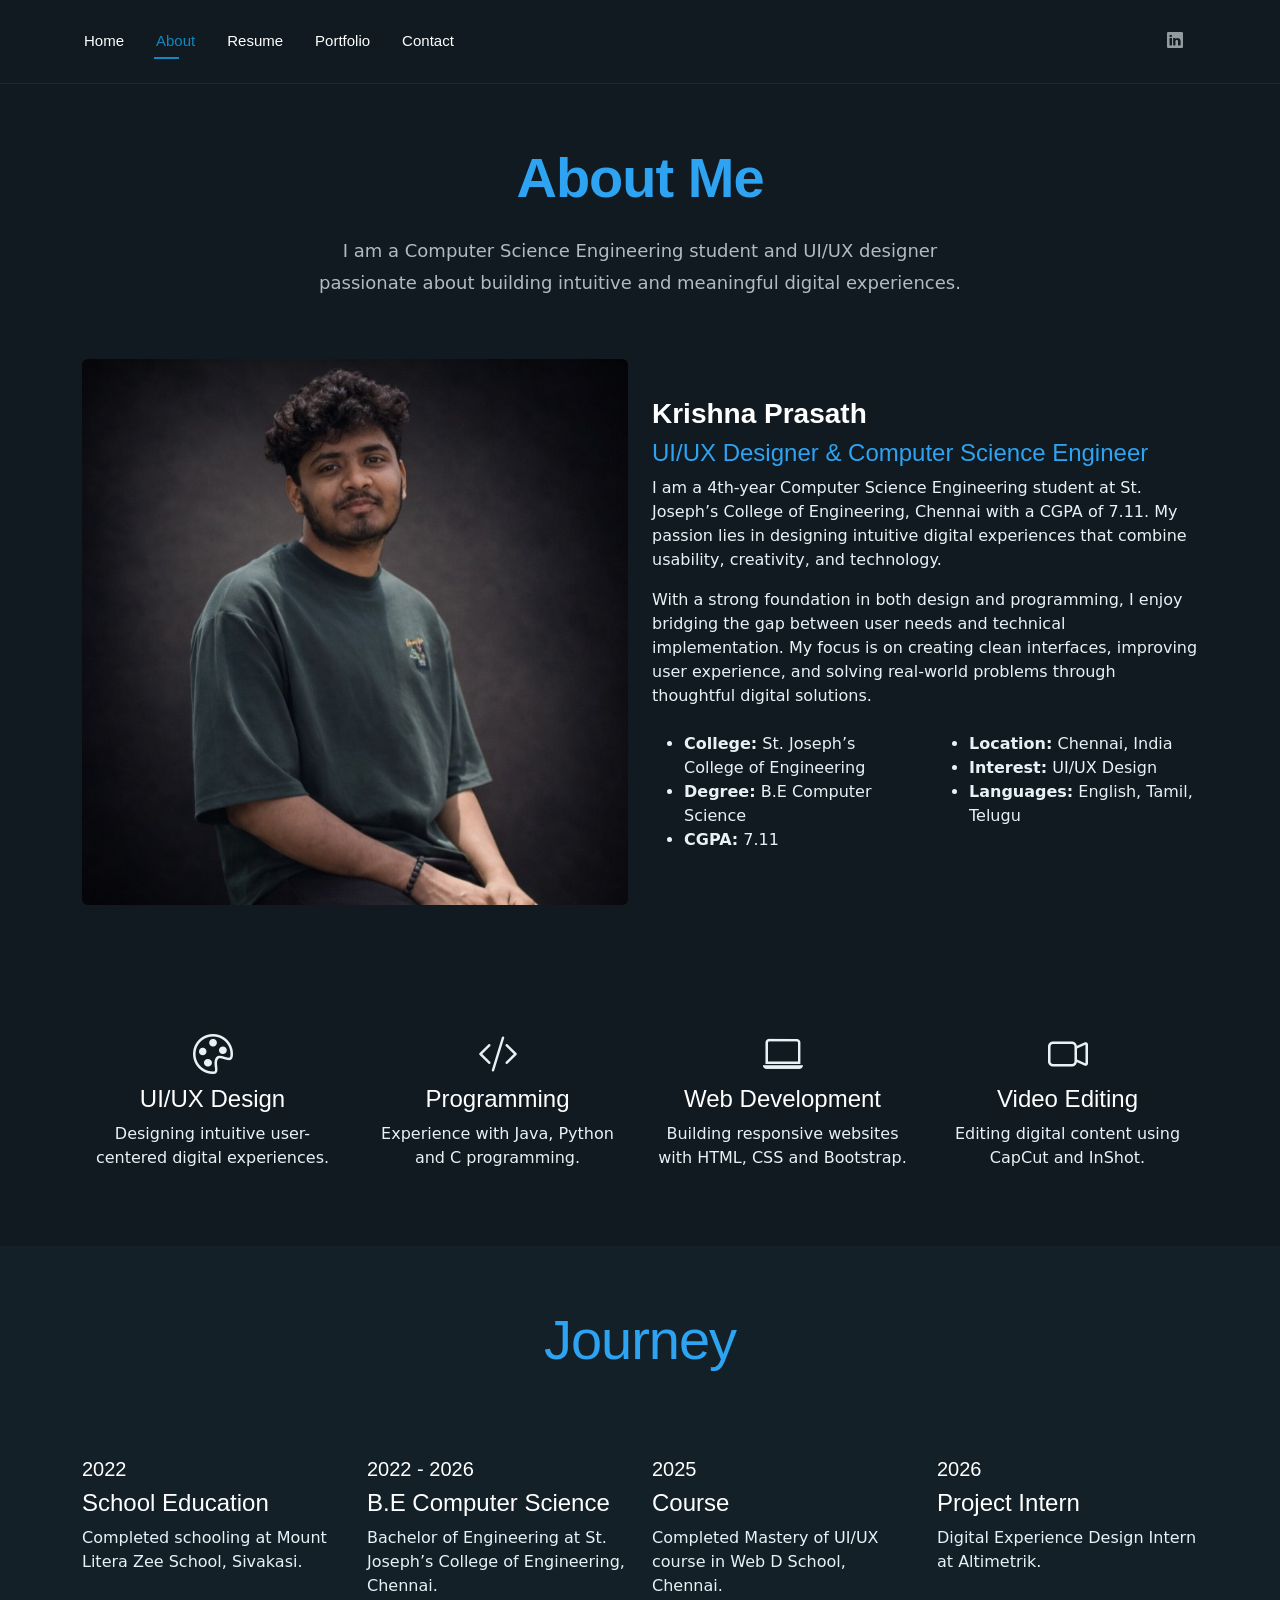
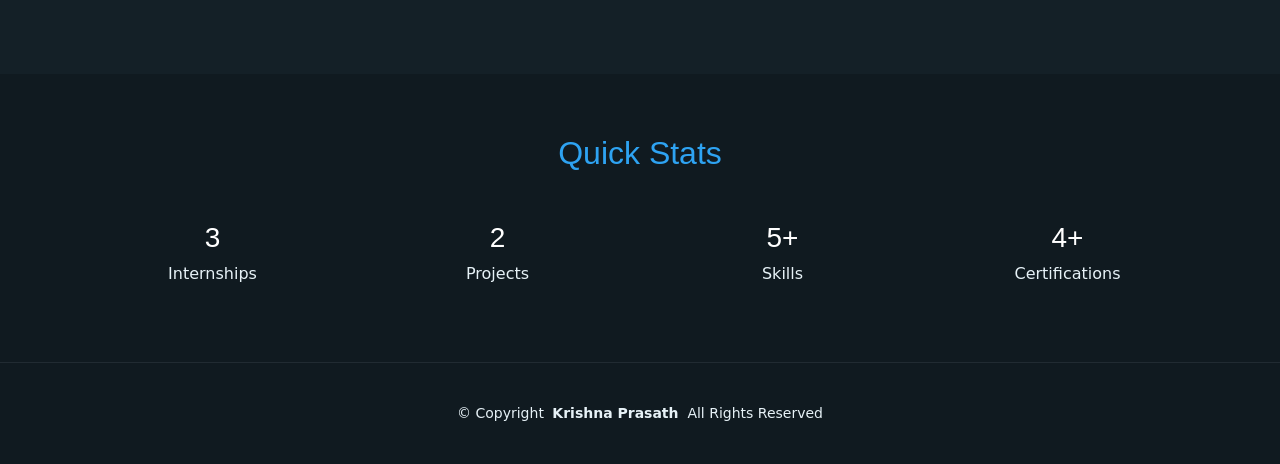
==== about.html @ 1b945bd7 "Add files via upload" ====
<!DOCTYPE html>
<html lang="en">

<head>
<meta charset="utf-8">
<meta content="width=device-width, initial-scale=1.0" name="viewport">

<title>About - Krishna Prasath</title>

<meta name="description" content="About Krishna Prasath UI UX Designer Portfolio">
<meta name="keywords" content="UI UX Designer, Portfolio, Krishna Prasath">

<link href="assets/img/favicon.png" rel="icon">
<link href="assets/img/apple-touch-icon.png" rel="apple-touch-icon">

<link href="https://fonts.googleapis.com" rel="preconnect">
<link href="https://fonts.gstatic.com" rel="preconnect" crossorigin>

<link href="assets/vendor/bootstrap/css/bootstrap.min.css" rel="stylesheet">
<link href="assets/vendor/bootstrap-icons/bootstrap-icons.css" rel="stylesheet">
<link href="assets/vendor/aos/aos.css" rel="stylesheet">
<link href="assets/vendor/swiper/swiper-bundle.min.css" rel="stylesheet">
<link href="assets/vendor/glightbox/css/glightbox.min.css" rel="stylesheet">

<link href="assets/css/main.css" rel="stylesheet">

</head>

<body class="about-page">


<header id="header" class="header d-flex align-items-center light-background sticky-top">

<div class="container position-relative d-flex align-items-center justify-content-between">

<nav id="navmenu" class="navmenu">

<ul>

<li><a href="index.html">Home</a></li>
<li><a href="about.html" class="active">About</a></li>
<li><a href="resume.html">Resume</a></li>
<li><a href="portfolio.html">Portfolio</a></li>
<li><a href="contact.html">Contact</a></li>

</ul>

<i class="mobile-nav-toggle d-xl-none bi bi-list"></i>

</nav>


<div class="header-social-links">

<a href="https://linkedin.com/in/krishna-prasath-263761264">

<i class="bi bi-linkedin"></i>

</a>

</div>

</div>

</header>



<main class="main">


<section id="about" class="about section">


<div class="container section-title" data-aos="fade-up">

<h2 style="color:#2EA3F2";><b>About Me</b></h2>

<p>

I am a Computer Science Engineering student and UI/UX designer passionate about building intuitive and meaningful digital experiences.

</p>

</div>



<div class="container">


<div class="row align-items-center gy-5">


<div class="col-lg-6" data-aos="fade-right">


<img src="assets/img/profile/Image.jpg" class="img-fluid rounded">

</div>


<div class="col-lg-6" data-aos="fade-left">

<h3><b>Krishna Prasath</b></h3>

<h4 style="color:#2EA3F2";>UI/UX Designer & Computer Science Engineer</h4>


<p>

I am a 4th-year Computer Science Engineering student at St. Joseph’s College of Engineering, Chennai with a CGPA of 7.11. My passion lies in designing intuitive digital experiences that combine usability, creativity, and technology.

</p>


<p>

With a strong foundation in both design and programming, I enjoy bridging the gap between user needs and technical implementation. My focus is on creating clean interfaces, improving user experience, and solving real-world problems through thoughtful digital solutions.

</p>


<div class="row mt-4">


<div class="col-md-6">

<ul>

<li><strong>College:</strong> St. Joseph’s College of Engineering</li>
<li><strong>Degree:</strong> B.E Computer Science</li>
<li><strong>CGPA:</strong> 7.11</li>

</ul>

</div>


<div class="col-md-6">

<ul>

<li><strong>Location:</strong> Chennai, India</li>
<li><strong>Interest:</strong> UI/UX Design</li>
<li><strong>Languages:</strong> English, Tamil, Telugu</li>

</ul>

</div>


</div>


</div>


</div>


</div>

</section>



<section class="section">

<div class="container">

<div class="row text-center gy-4">


<div class="col-lg-3 col-md-6" data-aos="zoom-in">

<i class="bi bi-palette fs-1"></i>

<h4>UI/UX Design</h4>

<p>Designing intuitive user-centered digital experiences.</p>

</div>


<div class="col-lg-3 col-md-6" data-aos="zoom-in">

<i class="bi bi-code-slash fs-1"></i>

<h4>Programming</h4>

<p>Experience with Java, Python and C programming.</p>

</div>


<div class="col-lg-3 col-md-6" data-aos="zoom-in">

<i class="bi bi-laptop fs-1"></i>

<h4>Web Development</h4>

<p>Building responsive websites with HTML, CSS and Bootstrap.</p>

</div>


<div class="col-lg-3 col-md-6" data-aos="zoom-in">

<i class="bi bi-camera-video fs-1"></i>

<h4>Video Editing</h4>

<p>Editing digital content using CapCut and InShot.</p>

</div>


</div>

</div>

</section>



<section class="section light-background">

<div class="container">


<div class="container section-title">

<h2 style="color:#2EA3F2";>Journey</h2>

</div>


<div class="row gy-4">


<div class="col-lg-3" data-aos="fade-up">

<h5>2022</h5>

<h4>School Education</h4>

<p>Completed schooling at Mount Litera Zee School, Sivakasi.</p>

</div>


<div class="col-lg-3" data-aos="fade-up">

<h5>2022 - 2026</h5>

<h4>B.E Computer Science</h4>

<p>Bachelor of Engineering at St. Joseph’s College of Engineering, Chennai.</p>

</div>


<div class="col-lg-3" data-aos="fade-up">

<h5>2025</h5>

<h4>Course</h4>

<p>Completed Mastery of UI/UX course in Web D School, Chennai.</p>

</div>


<div class="col-lg-3" data-aos="fade-up">

<h5>2026</h5>

<h4>Project Intern</h4>

<p>Digital Experience Design Intern at Altimetrik.</p>

</div>


</div>


</div>

</section>



<section class="section">

<div class="container text-center">


<h2  style="color:#2EA3F2";data-aos="fade-up">Quick Stats</h2>


<div class="row gy-4 mt-4">


<div class="col-lg-3 col-md-6">

<h3>3</h3>

<p>Internships</p>

</div>


<div class="col-lg-3 col-md-6">

<h3>2</h3>

<p>Projects</p>

</div>


<div class="col-lg-3 col-md-6">

<h3>5+</h3>

<p>Skills</p>

</div>


<div class="col-lg-3 col-md-6">

<h3>4+</h3>

<p>Certifications</p>

</div>


</div>


</div>

</section>



</main>



<footer id="footer" class="footer">


<div class="container">


<div class="copyright text-center">


<p>

© Copyright

<strong class="px-1 sitename">

Krishna Prasath

</strong>

All Rights Reserved

</p>


</div>


</div>


</footer>



<a href="#" id="scroll-top" class="scroll-top d-flex align-items-center justify-content-center">

<i class="bi bi-arrow-up-short"></i>

</a>



<div id="preloader"></div>



<script src="assets/vendor/bootstrap/js/bootstrap.bundle.min.js"></script>

<script src="assets/vendor/aos/aos.js"></script>

<script src="assets/js/main.js"></script>


<script>

AOS.init();

</script>


</body>
</html>
---- assets/css/main.css ----
/**
* Template Name: FolioOne
* Template URL: https://bootstrapmade.com/folioone-bootstrap-portfolio-website-template/
* Updated: Aug 23 2025 with Bootstrap v5.3.7
* Author: BootstrapMade.com
* License: https://bootstrapmade.com/license/
*/

/*--------------------------------------------------------------
# Font & Color Variables
# Help: https://bootstrapmade.com/color-system/
--------------------------------------------------------------*/
/* Fonts */
:root {
  --default-font: "Roboto",  system-ui, -apple-system, "Segoe UI", Roboto, "Helvetica Neue", Arial, "Noto Sans", "Liberation Sans", sans-serif, "Apple Color Emoji", "Segoe UI Emoji", "Segoe UI Symbol", "Noto Color Emoji";
  --heading-font: "Raleway",  sans-serif;
  --nav-font: "Poppins",  sans-serif;
}

/* Global Colors - The following color variables are used throughout the website. Updating them here will change the color scheme of the entire website */
:root { 
  --background-color: #101a20; /* Background color for the entire website, including individual sections */
  --default-color: #e7f2f7; /* Default color used for the majority of the text content across the entire website */
  --heading-color: #ffffff; /* Color for headings, subheadings and title throughout the website */
  --accent-color: #1387c1; /* Accent color that represents your brand on the website. It's used for buttons, links, and other elements that need to stand out */
  --surface-color: #141f26; /* The surface color is used as a background of boxed elements within sections, such as cards, icon boxes, or other elements that require a visual separation from the global background. */
  --contrast-color: #ffffff; /* Contrast color for text, ensuring readability against backgrounds of accent, heading, or default colors. */
}

/* Nav Menu Colors - The following color variables are used specifically for the navigation menu. They are separate from the global colors to allow for more customization options */
:root {
  --nav-color: #ffffff;  /* The default color of the main navmenu links */
  --nav-hover-color: #1387c1; /* Applied to main navmenu links when they are hovered over or active */
  --nav-mobile-background-color: #213642; /* Used as the background color for mobile navigation menu */
  --nav-dropdown-background-color: #051117; /* Used as the background color for dropdown items that appear when hovering over primary navigation items */
  --nav-dropdown-color: #e7f2f7; /* Used for navigation links of the dropdown items in the navigation menu. */
  --nav-dropdown-hover-color: #1387c1; /* Similar to --nav-hover-color, this color is applied to dropdown navigation links when they are hovered over. */
}

/* Color Presets - These classes override global colors when applied to any section or element, providing reuse of the sam color scheme. */

.light-background {
  --background-color: #142027;
  --surface-color: #325264;
}

.dark-background {
  --background-color: #0b1419;
  --default-color: #ffffff;
  --heading-color: #ffffff;
  --surface-color: #252525;
  --contrast-color: #ffffff;
}

/* Smooth scroll */
:root {
  scroll-behavior: smooth;
}

/*--------------------------------------------------------------
# General Styling & Shared Classes
--------------------------------------------------------------*/
body {
  color: var(--default-color);
  background-color: var(--background-color);
  font-family: var(--default-font);
}

a {
  color: var(--accent-color);
  text-decoration: none;
  transition: 0.3s;
}

a:hover {
  color: color-mix(in srgb, var(--accent-color), transparent 25%);
  text-decoration: none;
}

h1,
h2,
h3,
h4,
h5,
h6 {
  color: var(--heading-color);
  font-family: var(--heading-font);
}

/* PHP Email Form Messages
------------------------------*/
.php-email-form .error-message {
  display: none;
  background: #df1529;
  color: #ffffff;
  text-align: left;
  padding: 15px;
  margin-bottom: 24px;
  font-weight: 600;
}

.php-email-form .sent-message {
  display: none;
  color: #ffffff;
  background: #059652;
  text-align: center;
  padding: 15px;
  margin-bottom: 24px;
  font-weight: 600;
}

.php-email-form .loading {
  display: none;
  background: var(--surface-color);
  text-align: center;
  padding: 15px;
  margin-bottom: 24px;
}

.php-email-form .loading:before {
  content: "";
  display: inline-block;
  border-radius: 50%;
  width: 24px;
  height: 24px;
  margin: 0 10px -6px 0;
  border: 3px solid var(--accent-color);
  border-top-color: var(--surface-color);
  animation: php-email-form-loading 1s linear infinite;
}

@keyframes php-email-form-loading {
  0% {
    transform: rotate(0deg);
  }

  100% {
    transform: rotate(360deg);
  }
}

/*--------------------------------------------------------------
# Global Header
--------------------------------------------------------------*/
.header {
  --background-color: rgba(255, 255, 255, 0);
  color: var(--default-color);
  background-color: var(--background-color);
  padding: 15px 0;
  transition: all 0.5s;
  z-index: 997;
  border-bottom: 1px solid color-mix(in srgb, var(--default-color), transparent 92%);
}

.header .logo {
  line-height: 1;
}

.header .logo img {
  max-height: 36px;
  margin-right: 8px;
}

.header .logo h1 {
  font-size: 32px;
  margin: 0;
  font-weight: 400;
  color: var(--heading-color);
}

.header .header-social-links {
  padding-right: 15px;
}

.header .header-social-links a {
  color: color-mix(in srgb, var(--default-color), transparent 40%);
  padding-left: 6px;
  display: inline-block;
  transition: 0.3s;
  font-size: 16px;
}

.header .header-social-links a:hover {
  color: var(--default-color);
}

.header .header-social-links a i {
  line-height: 0px;
}

@media (max-width: 1200px) {
  .header .logo {
    order: 1;
  }

  .header .header-social-links {
    order: 2;
  }

  .header .navmenu {
    order: 3;
  }
}

/* Global Header on Scroll
------------------------------*/
.scrolled .header {
  --background-color: rgba(16, 26, 32, 0.9);
}

/*--------------------------------------------------------------
# Navigation Menu
--------------------------------------------------------------*/
/* Desktop Navigation */
@media (min-width: 1200px) {
  .navmenu {
    padding: 0;
  }

  .navmenu ul {
    margin: 0;
    padding: 0;
    display: flex;
    list-style: none;
    align-items: center;
  }

  .navmenu li {
    position: relative;
  }

  .navmenu>ul>li {
    white-space: nowrap;
    padding: 15px 28px 15px 0;
  }

  .navmenu>ul>li:last-child {
    padding-right: 0;
  }

  .navmenu a,
  .navmenu a:focus {
    color: var(--nav-color);
    font-size: 15px;
    padding: 0 2px;
    font-family: var(--nav-font);
    font-weight: 400;
    display: flex;
    align-items: center;
    justify-content: space-between;
    white-space: nowrap;
    transition: 0.3s;
    position: relative;
  }

  .navmenu a i,
  .navmenu a:focus i {
    font-size: 12px;
    line-height: 0;
    margin-left: 5px;
    transition: 0.3s;
  }

  .navmenu>ul>li>a:before {
    content: "";
    position: absolute;
    height: 2px;
    bottom: -6px;
    left: 0;
    background-color: var(--nav-hover-color);
    visibility: hidden;
    width: 0px;
    transition: all 0.3s ease-in-out 0s;
  }

  .navmenu a:hover:before,
  .navmenu li:hover>a:before,
  .navmenu .active:before {
    visibility: visible;
    width: 25px;
  }

  .navmenu li:hover>a,
  .navmenu .active,
  .navmenu .active:focus {
    color: var(--nav-hover-color);
  }

  .navmenu .dropdown ul {
    margin: 0;
    padding: 10px 0;
    background: var(--nav-dropdown-background-color);
    display: block;
    position: absolute;
    visibility: hidden;
    left: -5px;
    top: 130%;
    opacity: 0;
    transition: 0.3s;
    border-radius: 4px;
    z-index: 99;
    box-shadow: 0px 0px 30px rgba(0, 0, 0, 0.1);
  }

  .navmenu .dropdown ul li {
    min-width: 200px;
  }

  .navmenu .dropdown ul a {
    padding: 10px 20px;
    font-size: 15px;
    text-transform: none;
    color: var(--nav-dropdown-color);
  }

  .navmenu .dropdown ul a i {
    font-size: 12px;
  }

  .navmenu .dropdown ul a:hover,
  .navmenu .dropdown ul .active:hover,
  .navmenu .dropdown ul li:hover>a {
    color: var(--nav-dropdown-hover-color);
  }

  .navmenu .dropdown:hover>ul {
    opacity: 1;
    top: 100%;
    visibility: visible;
  }

  .navmenu .dropdown .dropdown ul {
    top: 0;
    left: -90%;
    visibility: hidden;
  }

  .navmenu .dropdown .dropdown:hover>ul {
    opacity: 1;
    top: 0;
    left: -100%;
    visibility: visible;
  }
}

/* Mobile Navigation */
@media (max-width: 1199px) {
  .mobile-nav-toggle {
    color: var(--nav-color);
    font-size: 28px;
    line-height: 0;
    margin-right: 10px;
    cursor: pointer;
    transition: color 0.3s;
  }

  .navmenu {
    padding: 0;
    z-index: 9997;
  }

  .navmenu ul {
    display: none;
    list-style: none;
    position: absolute;
    inset: 60px 20px 20px 20px;
    padding: 10px 0;
    margin: 0;
    border-radius: 6px;
    background-color: var(--nav-mobile-background-color);
    border: 1px solid color-mix(in srgb, var(--default-color), transparent 90%);
    box-shadow: none;
    overflow-y: auto;
    transition: 0.3s;
    z-index: 9998;
  }

  .navmenu a,
  .navmenu a:focus {
    color: var(--nav-dropdown-color);
    padding: 10px 20px;
    font-family: var(--nav-font);
    font-size: 17px;
    font-weight: 500;
    display: flex;
    align-items: center;
    justify-content: space-between;
    white-space: nowrap;
    transition: 0.3s;
  }

  .navmenu a i,
  .navmenu a:focus i {
    font-size: 12px;
    line-height: 0;
    margin-left: 5px;
    width: 30px;
    height: 30px;
    display: flex;
    align-items: center;
    justify-content: center;
    border-radius: 50%;
    transition: 0.3s;
    background-color: color-mix(in srgb, var(--accent-color), transparent 90%);
  }

  .navmenu a i:hover,
  .navmenu a:focus i:hover {
    background-color: var(--accent-color);
    color: var(--contrast-color);
  }

  .navmenu a:hover,
  .navmenu .active,
  .navmenu .active:focus {
    color: var(--nav-dropdown-hover-color);
  }

  .navmenu .active i,
  .navmenu .active:focus i {
    background-color: var(--accent-color);
    color: var(--contrast-color);
    transform: rotate(180deg);
  }

  .navmenu .dropdown ul {
    position: static;
    display: none;
    z-index: 99;
    padding: 10px 0;
    margin: 10px 20px;
    background-color: var(--nav-dropdown-background-color);
    transition: all 0.5s ease-in-out;
  }

  .navmenu .dropdown ul ul {
    background-color: rgba(33, 37, 41, 0.1);
  }

  .navmenu .dropdown>.dropdown-active {
    display: block;
    background-color: rgba(33, 37, 41, 0.03);
  }

  .mobile-nav-active {
    overflow: hidden;
  }

  .mobile-nav-active .mobile-nav-toggle {
    color: #fff;
    position: absolute;
    font-size: 32px;
    top: 15px;
    right: 15px;
    margin-right: 0;
    z-index: 9999;
  }

  .mobile-nav-active .navmenu {
    position: fixed;
    overflow: hidden;
    inset: 0;
    background: rgba(33, 37, 41, 0.8);
    transition: 0.3s;
  }

  .mobile-nav-active .navmenu>ul {
    display: block;
  }
}

/*--------------------------------------------------------------
# Global Footer
--------------------------------------------------------------*/
.footer {
  color: var(--default-color);
  background-color: var(--background-color);
  font-size: 14px;
  padding: 40px 0;
  position: relative;
  border-top: 1px solid color-mix(in srgb, var(--default-color), transparent 92%);
}

.footer .copyright p {
  margin-bottom: 0;
}

.footer .social-links {
  margin-top: 20px;
}

.footer .social-links a {
  display: flex;
  align-items: center;
  justify-content: center;
  width: 40px;
  height: 40px;
  border-radius: 50%;
  border: 1px solid color-mix(in srgb, var(--default-color), transparent 50%);
  font-size: 16px;
  color: color-mix(in srgb, var(--default-color), transparent 50%);
  margin: 0 5px;
  transition: 0.3s;
}

.footer .social-links a:hover {
  color: var(--accent-color);
  border-color: var(--accent-color);
}

.footer .credits {
  margin-top: 10px;
  font-size: 13px;
  text-align: center;
}

/*--------------------------------------------------------------
# Preloader
--------------------------------------------------------------*/
#preloader {
  position: fixed;
  inset: 0;
  z-index: 9999;
  overflow: hidden;
  background-color: var(--background-color);
  transition: all 0.6s ease-out;
  width: 100%;
  height: 100vh;
}

#preloader:before,
#preloader:after {
  content: "";
  position: absolute;
  border: 4px solid var(--accent-color);
  border-radius: 50%;
  animation: animate-preloader 2s cubic-bezier(0, 0.2, 0.8, 1) infinite;
}

#preloader:after {
  animation-delay: -0.5s;
}

@keyframes animate-preloader {
  0% {
    width: 10px;
    height: 10px;
    top: calc(50% - 5px);
    left: calc(50% - 5px);
    opacity: 1;
  }

  100% {
    width: 72px;
    height: 72px;
    top: calc(50% - 36px);
    left: calc(50% - 36px);
    opacity: 0;
  }
}

/*--------------------------------------------------------------
# Scroll Top Button
--------------------------------------------------------------*/
.scroll-top {
  position: fixed;
  visibility: hidden;
  opacity: 0;
  right: 15px;
  bottom: -15px;
  z-index: 99999;
  background-color: var(--accent-color);
  width: 44px;
  height: 44px;
  border-radius: 50px;
  transition: all 0.4s;
}

.scroll-top i {
  font-size: 24px;
  color: var(--contrast-color);
  line-height: 0;
}

.scroll-top:hover {
  background-color: color-mix(in srgb, var(--accent-color), transparent 20%);
  color: var(--contrast-color);
}

.scroll-top.active {
  visibility: visible;
  opacity: 1;
  bottom: 15px;
}

/*--------------------------------------------------------------
# Disable aos animation delay on mobile devices
--------------------------------------------------------------*/
@media screen and (max-width: 768px) {
  [data-aos-delay] {
    transition-delay: 0 !important;
  }
}

/*--------------------------------------------------------------
# Global Page Titles & Breadcrumbs
--------------------------------------------------------------*/
.page-title {
  color: var(--default-color);
  background-color: var(--background-color);
  position: relative;
}

.page-title .heading {
  padding: 80px 0;
  border-top: 1px solid color-mix(in srgb, var(--default-color), transparent 90%);
}

.page-title .heading h1 {
  font-size: 38px;
  font-weight: 700;
}

.page-title nav {
  background-color: color-mix(in srgb, var(--default-color), transparent 96%);
  padding: 20px 0;
}

.page-title nav ol {
  display: flex;
  flex-wrap: wrap;
  list-style: none;
  padding: 0;
  margin: 0;
  font-size: 16px;
  font-weight: 400;
}

.page-title nav ol li+li {
  padding-left: 10px;
}

.page-title nav ol li+li::before {
  content: "/";
  display: inline-block;
  padding-right: 10px;
  color: color-mix(in srgb, var(--default-color), transparent 70%);
}

/*--------------------------------------------------------------
# Global Sections
--------------------------------------------------------------*/
section,
.section {
  color: var(--default-color);
  background-color: var(--background-color);
  padding: 60px 0;
  scroll-margin-top: 100px;
  overflow: clip;
}

@media (max-width: 1199px) {

  section,
  .section {
    scroll-margin-top: 66px;
  }
}

/*--------------------------------------------------------------
# Global Section Titles
--------------------------------------------------------------*/
.section-title {
  text-align: center;
  padding-bottom: 60px;
  position: relative;
}

.section-title h2 {
  font-size: 3.5rem;
  font-weight: 400;
  line-height: 1.2;
  color: var(--heading-color);
  margin-bottom: 1.5rem;
  letter-spacing: -1px;
}

@media (max-width: 768px) {
  .section-title h2 {
    font-size: 2.5rem;
  }
}

.section-title p {
  font-size: 1.125rem;
  line-height: 1.8;
  color: color-mix(in srgb, var(--default-color), transparent 25%);
  max-width: 900px;
  margin: 0 auto;
  text-wrap: balance;
}

/*--------------------------------------------------------------
# Hero Section
--------------------------------------------------------------*/
.hero {
  padding: 80px 0;
  min-height: 100vh;
  display: flex;
  align-items: center;
}

.hero .hero-content h1 {
  font-size: 3.5rem;
  font-weight: 700;
  margin-bottom: 1rem;
  line-height: 1.2;
}

.hero .hero-content h1 .highlight {
  color: var(--accent-color);
  position: relative;
}

.hero .hero-content h1 .highlight::after {
  content: "";
  position: absolute;
  bottom: 0;
  left: 0;
  width: 100%;
  height: 3px;
  background: linear-gradient(90deg, var(--accent-color), color-mix(in srgb, var(--accent-color), transparent 50%));
  border-radius: 2px;
}

@media (max-width: 768px) {
  .hero .hero-content h1 {
    font-size: 2.5rem;
  }
}

.hero .hero-content h2 {
  font-size: 1.5rem;
  font-weight: 400;
  margin-bottom: 2rem;
  color: color-mix(in srgb, var(--default-color), transparent 20%);
}

.hero .hero-content h2 .typed {
  color: var(--accent-color);
  font-weight: 600;
}

@media (max-width: 768px) {
  .hero .hero-content h2 {
    font-size: 1.25rem;
  }
}

.hero .hero-content p {
  font-size: 1.1rem;
  line-height: 1.6;
  margin-bottom: 2.5rem;
  color: color-mix(in srgb, var(--default-color), transparent 30%);
}

.hero .hero-actions {
  display: flex;
  gap: 1rem;
  margin-bottom: 3rem;
}

.hero .hero-actions .btn {
  padding: 12px 30px;
  border-radius: 50px;
  font-weight: 600;
  text-decoration: none;
  transition: all 0.3s ease;
  border: 2px solid;
}

.hero .hero-actions .btn.btn-primary {
  background: var(--accent-color);
  color: var(--contrast-color);
  border-color: var(--accent-color);
}

.hero .hero-actions .btn.btn-primary:hover {
  background: color-mix(in srgb, var(--accent-color), black 15%);
  border-color: color-mix(in srgb, var(--accent-color), black 15%);
  transform: translateY(-2px);
}

.hero .hero-actions .btn.btn-outline {
  background: transparent;
  color: var(--accent-color);
  border-color: var(--accent-color);
}

.hero .hero-actions .btn.btn-outline:hover {
  transform: translateY(-2px);
}

@media (max-width: 576px) {
  .hero .hero-actions {
    flex-direction: column;
  }

  .hero .hero-actions .btn {
    text-align: center;
  }
}

.hero .social-links {
  display: flex;
  gap: 1rem;
}

.hero .social-links a {
  width: 45px;
  height: 45px;
  background: var(--surface-color);
  border-radius: 50%;
  display: flex;
  align-items: center;
  justify-content: center;
  color: var(--default-color);
  font-size: 1.2rem;
  transition: all 0.3s ease;
}

.hero .social-links a:hover {
  background: var(--accent-color);
  color: var(--contrast-color);
  transform: translateY(-3px);
  box-shadow: 0 8px 25px color-mix(in srgb, var(--accent-color), transparent 70%);
}

.hero .hero-image {
  position: relative;
}

.hero .hero-image .image-wrapper {
  position: relative;
  max-width: 450px;
  margin: 0 auto;
}

.hero .hero-image .image-wrapper img {
  border-radius: 0px;
  box-shadow: 0 5px 15px color-mix(in srgb, var(--default-color), transparent 95%);
  transition: transform 0.3s ease;
}

.hero .hero-image .image-wrapper img:hover {
  transform: scale(1.02);
}

.hero .hero-image .floating-elements {
  position: absolute;
  top: 0;
  left: 0;
  right: 0;
  bottom: 0;
  pointer-events: none;
}

.hero .hero-image .floating-elements .floating-card {
  position: absolute;
  background: var(--surface-color);
  padding: 15px 20px;
  border-radius: 15px;
  box-shadow: 0 10px 30px color-mix(in srgb, var(--default-color), transparent 90%);
  display: flex;
  align-items: center;
  gap: 10px;
  font-weight: 600;
  animation: float 3s ease-in-out infinite;
}

.hero .hero-image .floating-elements .floating-card i {
  font-size: 1.5rem;
  color: var(--accent-color);
}

.hero .hero-image .floating-elements .floating-card.design {
  top: 10%;
  right: -10%;
  animation-delay: 0s;
}

.hero .hero-image .floating-elements .floating-card.code {
  bottom: 30%;
  left: -15%;
  animation-delay: 1s;
}

.hero .hero-image .floating-elements .floating-card.creativity {
  top: 60%;
  right: -5%;
  animation-delay: 2s;
}

@media (max-width: 992px) {
  .hero .hero-image .floating-elements .floating-card {
    display: none;
  }
}

@keyframes float {

  0%,
  100% {
    transform: translateY(0px);
  }

  50% {
    transform: translateY(-10px);
  }
}

@media (max-width: 992px) {
  .hero .hero-content {
    text-align: center;
    margin-bottom: 3rem;
  }
}

/*--------------------------------------------------------------
# About Section
--------------------------------------------------------------*/
.about .intro-content .eyebrow {
  display: inline-block;
  letter-spacing: 0.12em;
  text-transform: uppercase;
  font-size: 12px;
  color: color-mix(in srgb, var(--default-color), transparent 40%);
  margin-bottom: 16px;
}

.about .intro-content .headline {
  font-family: var(--heading-font);
  font-weight: 300;
  line-height: 1.2;
  font-size: clamp(28px, 4vw, 44px);
  margin: 0 0 24px 0;
}

.about .intro-content .lead {
  font-size: 18px;
  line-height: 1.8;
  color: color-mix(in srgb, var(--default-color), transparent 10%);
  margin-bottom: 24px;
}

.about .intro-content p {
  line-height: 1.8;
  margin-bottom: 24px;
  color: color-mix(in srgb, var(--default-color), transparent 5%);
}

.about .intro-content .cta-group {
  display: flex;
  gap: 24px;
  align-items: center;
  margin-top: 24px;
}

.about .intro-content .cta-group .btn-ghost {
  display: inline-flex;
  align-items: center;
  gap: 8px;
  padding: 12px 18px;
  border-radius: 6px;
  color: var(--accent-color);
  background: color-mix(in srgb, var(--accent-color), transparent 92%);
  border: 1px solid color-mix(in srgb, var(--accent-color), transparent 70%);
  transition: 0.3s ease-in-out;
}

.about .intro-content .cta-group .btn-ghost:hover,
.about .intro-content .cta-group .btn-ghost:focus {
  color: var(--contrast-color);
  background: var(--accent-color);
  border-color: var(--accent-color);
  outline: none;
  box-shadow: 0 0 0 3px color-mix(in srgb, var(--accent-color), transparent 70%);
}

.about .intro-content .cta-group .link-underline {
  display: inline-flex;
  align-items: center;
  gap: 8px;
  position: relative;
  color: var(--accent-color);
  padding-bottom: 4px;
  transition: 0.3s ease-in-out;
}

.about .intro-content .cta-group .link-underline::after {
  content: "";
  position: absolute;
  left: 0;
  right: 0;
  bottom: 0;
  height: 1px;
  background: color-mix(in srgb, var(--accent-color), transparent 40%);
  transform: scaleX(0.4);
  transform-origin: left;
  transition: 0.3s ease-in-out;
}

.about .intro-content .cta-group .link-underline:hover,
.about .intro-content .cta-group .link-underline:focus {
  color: color-mix(in srgb, var(--accent-color), transparent 10%);
  outline: none;
}

.about .intro-content .cta-group .link-underline:hover::after,
.about .intro-content .cta-group .link-underline:focus::after {
  transform: scaleX(1);
}

.about .profile-figure {
  margin: 0;
}

.about .profile-figure .profile-photo {
  width: 88%;
  max-width: 440px;
  border-radius: 18px;
  box-shadow: 0 10px 30px color-mix(in srgb, var(--default-color), transparent 92%);
  transform: translateY(0);
  transition: transform 0.3s ease-in-out;
}

.about .profile-figure .profile-caption {
  margin-top: 24px;
  display: flex;
  align-items: center;
  justify-content: center;
}

.about .profile-figure .profile-caption .meta {
  font-size: 14px;
  color: color-mix(in srgb, var(--default-color), transparent 20%);
}

.about .profile-figure .profile-caption .meta .funfact {
  font-size: 13px;
  margin-top: 4px;
  color: color-mix(in srgb, var(--default-color), transparent 35%);
}

.about .profile-figure:hover .profile-photo {
  transform: translateY(-4px);
}

.about .skill-item {
  padding: 24px;
  border-radius: 6px;
  transition: 0.3s ease-in-out;
  background: color-mix(in srgb, var(--surface-color), var(--accent-color) 2%);
  border: 1px solid color-mix(in srgb, var(--default-color), transparent 88%);
  height: 100%;
}

.about .skill-item i {
  font-size: 24px;
  color: var(--accent-color);
  margin-bottom: 16px;
  display: inline-block;
}

.about .skill-item h3 {
  font-size: 16px;
  margin-bottom: 6px;
  font-weight: 500;
}

.about .skill-item p {
  margin: 0;
  font-size: 14px;
  color: color-mix(in srgb, var(--default-color), transparent 25%);
}

.about .skill-item:hover {
  transform: translateY(-3px);
  border-color: color-mix(in srgb, var(--accent-color), transparent 60%);
  box-shadow: 0 10px 30px color-mix(in srgb, var(--default-color), transparent 92%);
}

.about .timeline-item {
  position: relative;
  padding-left: 26px;
}

.about .timeline-item time {
  display: inline-block;
  font-size: 12px;
  letter-spacing: 0.08em;
  text-transform: uppercase;
  color: color-mix(in srgb, var(--default-color), transparent 45%);
  margin-bottom: 6px;
}

.about .timeline-item h4 {
  font-size: 18px;
  font-weight: 400;
  margin: 0 0 6px;
}

.about .timeline-item p {
  font-size: 14px;
  color: color-mix(in srgb, var(--default-color), transparent 25%);
  margin: 0;
}

.about .timeline-item .dot {
  position: absolute;
  left: 0;
  top: 4px;
  width: 10px;
  height: 10px;
  border-radius: 50%;
  background: var(--accent-color);
  box-shadow: 0 0 0 6px color-mix(in srgb, var(--accent-color), transparent 80%);
}

.about .personal-quote {
  padding: 24px 0;
}

.about .personal-quote p {
  font-family: var(--heading-font);
  font-weight: 300;
  font-size: clamp(20px, 3vw, 28px);
  line-height: 1.5;
  color: color-mix(in srgb, var(--default-color), transparent 5%);
  margin: 0 auto;
  max-width: 800px;
}

.about .fact-pill {
  display: flex;
  align-items: center;
  justify-content: center;
  gap: 10px;
  padding: 10px 14px;
  border-radius: 999px;
  border: 1px solid color-mix(in srgb, var(--default-color), transparent 85%);
  background: var(--surface-color);
  color: color-mix(in srgb, var(--default-color), transparent 10%);
  transition: 0.3s ease-in-out;
}

.about .fact-pill i {
  color: var(--accent-color);
}

.about .fact-pill span {
  font-size: 14px;
}

.about .fact-pill:hover {
  transform: translateY(-2px);
  border-color: color-mix(in srgb, var(--accent-color), transparent 60%);
  box-shadow: 0 10px 30px color-mix(in srgb, var(--default-color), transparent 92%);
}

.about .fact-pill:focus-within {
  box-shadow: 0 0 0 3px color-mix(in srgb, var(--accent-color), transparent 70%);
}

@media (max-width: 992px) {
  .about .profile-figure {
    text-align: center !important;
  }

  .about .profile-figure .profile-photo {
    width: 72%;
  }

  .about .intro-content .cta-group {
    flex-wrap: wrap;
  }
}

@media (max-width: 576px) {
  .about .profile-figure .profile-photo {
    width: 100%;
  }
}

/*--------------------------------------------------------------
# Skills Section
--------------------------------------------------------------*/
.skills .skill-box {
  background-color: var(--surface-color);
  padding: 2rem;
  border-radius: 8px;
  box-shadow: 0 0 20px rgba(0, 0, 0, 0.05);
}

.skills .skill-box h3 {
  font-size: 1.2rem;
  margin-bottom: 1rem;
  font-weight: 600;
}

.skills .skill-box p {
  font-size: 0.9rem;
  margin-bottom: 0.8rem;
  opacity: 0.6;
}

.skills .skill-box .progress {
  background-color: color-mix(in srgb, var(--accent-color), transparent 85%);
  border-radius: 50px;
  height: 8px;
  margin-top: 5px;
  overflow: hidden;
}

.skills .skill-box .progress .progress-bar {
  background-color: var(--accent-color);
  height: 100%;
  position: relative;
  border-radius: 50px;
  transition: 0.9s;
  width: 1px;
}

/*--------------------------------------------------------------
# Stats Section
--------------------------------------------------------------*/
.stats .avatars {
  position: relative;
}

.stats .avatars img {
  width: 60px;
  height: 60px;
  border: 3px solid var(--accent-color);
  margin-right: -15px;
  transition: transform 0.3s ease;
}

.stats .avatars img:hover {
  transform: translateY(-5px);
  z-index: 2;
}

.stats .counters h2 {
  color: var(--heading-color);
  font-size: 48px;
  font-weight: 700;
  margin-bottom: 10px;
}

.stats .counters h2 span {
  display: inline-block;
}

.stats .counters p {
  color: var(--default-color);
  font-size: 18px;
  margin: 0;
  opacity: 0.9;
}

@media (max-width: 991px) {
  .stats .row {
    text-align: center;
  }

  .stats .avatars {
    justify-content: center;
    margin-bottom: 40px;
  }

  .stats .counters h2 {
    font-size: 36px;
  }

  .stats .counters p {
    font-size: 16px;
  }

  .stats .counters .col-md-4 {
    margin-bottom: 30px;
  }

  .stats .counters .col-md-4:last-child {
    margin-bottom: 0;
  }
}

@media (max-width: 576px) {
  .stats {
    padding: 60px 0;
  }

  .stats .avatars {
    flex-wrap: wrap;
    justify-content: center;
  }

  .stats .avatars img {
    margin: 0 -8px;
  }
}

/*--------------------------------------------------------------
# Testimonials Section
--------------------------------------------------------------*/
.testimonials .testimonials-carousel,
.testimonials .testimonials-slider {
  overflow: hidden;
}

.testimonials .testimonial-item .testimonial-content {
  border-left: 3px solid var(--accent-color);
  padding-left: 30px;
}

.testimonials .testimonial-item .testimonial-img {
  border-radius: 50%;
  border: 4px solid var(--background-color);
  margin: 0 auto;
}

.testimonials .testimonial-item h3 {
  font-size: 20px;
  font-weight: bold;
  margin: 10px 0 5px 0;
}

.testimonials .testimonial-item h4 {
  font-size: 14px;
  color: color-mix(in srgb, var(--default-color), transparent 40%);
  margin: 0 0 10px 0;
}

.testimonials .testimonial-item .stars i {
  color: #ffc107;
  margin: 0 1px;
}

.testimonials .testimonial-item .quote-icon-left,
.testimonials .testimonial-item .quote-icon-right {
  color: color-mix(in srgb, var(--accent-color), transparent 50%);
  font-size: 26px;
  line-height: 0;
}

.testimonials .testimonial-item .quote-icon-left {
  display: inline-block;
  left: -5px;
  position: relative;
}

.testimonials .testimonial-item .quote-icon-right {
  display: inline-block;
  right: -5px;
  position: relative;
  top: 10px;
  transform: scale(-1, -1);
}

.testimonials .testimonial-item p {
  font-style: italic;
}

.testimonials .swiper-wrapper {
  height: auto;
}

.testimonials .swiper-pagination {
  margin-top: 30px;
  position: relative;
}

.testimonials .swiper-pagination .swiper-pagination-bullet {
  width: 12px;
  height: 12px;
  background-color: color-mix(in srgb, var(--default-color), transparent 85%);
  opacity: 1;
}

.testimonials .swiper-pagination .swiper-pagination-bullet-active {
  background-color: var(--accent-color);
}

/*--------------------------------------------------------------
# Resume Section
--------------------------------------------------------------*/
.resume .resume-item {
  margin-bottom: 3rem;
}

.resume .resume-item .resume-title {
  font-size: 1.75rem;
  font-weight: 700;
  margin-bottom: 1.5rem;
  padding-bottom: 1.5rem;
  position: relative;
  color: var(--heading-color);
}

.resume .resume-item .resume-title::after {
  content: "";
  position: absolute;
  display: block;
  width: 50px;
  height: 3px;
  background: var(--accent-color);
  bottom: 0;
  left: 0;
}

.resume .resume-item .resume-content {
  padding-left: 1.25rem;
  border-left: 2px solid color-mix(in srgb, var(--accent-color), transparent 85%);
}

.resume .resume-item article {
  position: relative;
  margin-bottom: 2.5rem;
}

.resume .resume-item article::before {
  content: "";
  position: absolute;
  width: 16px;
  height: 16px;
  border-radius: 50%;
  left: -1.8rem;
  top: 0.25rem;
  background: var(--background-color);
  border: 2px solid var(--accent-color);
}

.resume .resume-item article h4 {
  font-size: 1.25rem;
  font-weight: 600;
  margin-bottom: 0.5rem;
  color: var(--heading-color);
}

.resume .resume-item article h5 {
  font-size: 1rem;
  background: color-mix(in srgb, var(--accent-color), transparent 92%);
  padding: 0.375rem 0.75rem;
  display: inline-block;
  font-weight: 600;
  margin: 0.5rem 0;
  color: var(--accent-color);
  border-radius: 4px;
}

.resume .resume-item article .institution,
.resume .resume-item article .company {
  font-size: 1rem;
  margin-bottom: 1rem;
  color: color-mix(in srgb, var(--default-color), transparent 25%);
}

.resume .resume-item article p {
  margin-bottom: 1rem;
}

.resume .resume-item article ul {
  padding-left: 1.25rem;
  margin-bottom: 0;
}

.resume .resume-item article ul li {
  padding-bottom: 0.75rem;
  position: relative;
}

.resume .resume-item article ul li:last-child {
  padding-bottom: 0;
}

.resume .skill-item {
  margin-bottom: 2rem;
}

.resume .skill-item h4 {
  font-size: 1rem;
  font-weight: 600;
  margin-bottom: 0.75rem;
  color: var(--heading-color);
}

.resume .skill-item .progress {
  height: 0.75rem;
  background-color: color-mix(in srgb, var(--accent-color), transparent 92%);
  border-radius: 1rem;
  overflow: visible;
}

.resume .skill-item .progress .progress-bar {
  background-color: var(--accent-color);
  position: relative;
  border-radius: 1rem;
  width: 0;
  transition: width 1s ease;
}

.resume .skill-item .progress .progress-bar::after {
  content: attr(aria-valuenow) "%";
  position: absolute;
  right: 0;
  top: -1.75rem;
  font-size: 0.875rem;
  font-weight: 600;
  color: var(--accent-color);
}

@media (max-width: 991.98px) {
  .resume .resume-item {
    margin-bottom: 2rem;
  }
}

@media (max-width: 767.98px) {
  .resume .resume-content {
    padding-left: 1rem !important;
  }

  .resume article::before {
    left: -2rem !important;
  }
}

/*--------------------------------------------------------------
# Services Section
--------------------------------------------------------------*/
.services .service-item {
  display: flex;
  background-color: var(--surface-color);
  border-radius: 12px;
  padding: 2rem;
  height: 100%;
  position: relative;
  overflow: hidden;
  box-shadow: 0 5px 20px rgba(0, 0, 0, 0.03);
  transition: all 0.4s ease;
}

.services .service-item::before {
  content: "";
  position: absolute;
  left: 0;
  top: 0;
  height: 100%;
  width: 4px;
  background-color: var(--accent-color);
  transform: scaleY(0);
  transform-origin: bottom;
  transition: transform 0.4s cubic-bezier(0.65, 0, 0.35, 1);
}

.services .service-item:hover {
  box-shadow: 0 10px 30px rgba(0, 0, 0, 0.08);
  transform: translateY(-5px);
}

.services .service-item:hover::before {
  transform: scaleY(1);
}

.services .service-item:hover .service-icon {
  background-color: var(--accent-color);
  color: var(--contrast-color);
  transform: rotateY(180deg);
}

.services .service-item:hover .service-icon i {
  transform: rotateY(180deg);
}

.services .service-item:hover .service-link i {
  transform: translateX(5px);
}

.services .service-icon {
  flex-shrink: 0;
  width: 70px;
  height: 70px;
  border-radius: 12px;
  background-color: color-mix(in srgb, var(--accent-color), transparent 90%);
  color: var(--accent-color);
  display: flex;
  align-items: center;
  justify-content: center;
  margin-right: 1.5rem;
  transition: all 0.5s ease;
}

.services .service-icon i {
  font-size: 2rem;
  transition: transform 0.5s ease;
}

.services .service-content {
  flex-grow: 1;
}

.services .service-content h3 {
  font-size: 1.4rem;
  margin-bottom: 1rem;
  font-weight: 700;
  color: var(--heading-color);
}

.services .service-content p {
  margin-bottom: 1.25rem;
  color: color-mix(in srgb, var(--default-color), transparent 20%);
}

.services .service-link {
  display: inline-flex;
  align-items: center;
  color: var(--accent-color);
  font-weight: 600;
  text-decoration: none;
  transition: color 0.3s ease;
}

.services .service-link span {
  margin-right: 0.5rem;
}

.services .service-link i {
  transition: transform 0.3s ease;
}

.services .service-link:hover {
  color: color-mix(in srgb, var(--accent-color), transparent 25%);
}

@media (max-width: 767.98px) {
  .services .service-item {
    padding: 1.5rem;
    margin-bottom: 1rem;
  }

  .services .service-icon {
    width: 60px;
    height: 60px;
    margin-right: 1rem;
  }

  .services .service-icon i {
    font-size: 1.5rem;
  }

  .services .service-content h3 {
    font-size: 1.2rem;
    margin-bottom: 0.75rem;
  }

  .services .service-content p {
    margin-bottom: 1rem;
    font-size: 0.95rem;
  }
}

@media (max-width: 575.98px) {
  .services .service-item {
    flex-direction: column;
    text-align: center;
  }

  .services .service-item::before {
    width: 100%;
    height: 4px;
    transform: scaleX(0);
    transform-origin: left;
  }

  .services .service-item:hover::before {
    transform: scaleX(1);
  }

  .services .service-icon {
    margin-right: 0;
    margin-bottom: 1.25rem;
  }

  .services .service-link {
    justify-content: center;
  }
}

/*--------------------------------------------------------------
# Service Details Section
--------------------------------------------------------------*/
.service-details .service-hero {
  margin-bottom: 4rem;
}

.service-details .service-hero .service-meta {
  display: flex;
  align-items: center;
  gap: 1rem;
  margin-bottom: 1.5rem;
}

.service-details .service-hero .service-meta .service-category {
  background: color-mix(in srgb, var(--accent-color), transparent 85%);
  color: var(--accent-color);
  padding: 0.5rem 1rem;
  border-radius: 20px;
  font-size: 0.85rem;
  font-weight: 500;
  letter-spacing: 0.5px;
}

.service-details .service-hero .service-meta .reading-time {
  color: color-mix(in srgb, var(--default-color), transparent 50%);
  font-size: 0.9rem;
  font-weight: 300;
}

.service-details .service-hero h1 {
  font-size: 3.5rem;
  font-weight: 300;
  line-height: 1.2;
  margin-bottom: 1.5rem;
  color: var(--heading-color);
  letter-spacing: -0.02em;
}

.service-details .service-hero .service-description {
  font-size: 1.25rem;
  line-height: 1.7;
  color: color-mix(in srgb, var(--default-color), transparent 25%);
  font-weight: 300;
  margin: 0;
}

.service-details .service-visual {
  margin-bottom: 4rem;
  overflow: hidden;
  border-radius: 4px;
}

.service-details .service-visual img {
  width: 100%;
  height: 400px;
  object-fit: cover;
  transition: transform 0.5s ease;
}

.service-details .service-visual img:hover {
  transform: scale(1.02);
}

.service-details .service-narrative {
  margin-bottom: 5rem;
}

.service-details .service-narrative h3 {
  font-size: 2rem;
  font-weight: 300;
  margin-bottom: 2rem;
  color: var(--heading-color);
  letter-spacing: -0.01em;
}

.service-details .service-narrative p {
  font-size: 1.1rem;
  line-height: 1.8;
  margin-bottom: 2rem;
  color: var(--default-color);
  font-weight: 300;
}

.service-details .benefits-grid {
  display: grid;
  grid-template-columns: repeat(auto-fit, minmax(280px, 1fr));
  gap: 2.5rem;
  margin-top: 3rem;
}

.service-details .benefits-grid .benefit-card {
  text-align: center;
  padding: 0;
}

.service-details .benefits-grid .benefit-card .benefit-icon {
  width: 60px;
  height: 60px;
  background: color-mix(in srgb, var(--accent-color), transparent 90%);
  border-radius: 50%;
  display: flex;
  align-items: center;
  justify-content: center;
  margin: 0 auto 1.5rem;
  transition: all 0.3s ease;
}

.service-details .benefits-grid .benefit-card .benefit-icon i {
  font-size: 1.5rem;
  color: var(--accent-color);
}

.service-details .benefits-grid .benefit-card:hover .benefit-icon {
  background: var(--accent-color);
  transform: translateY(-2px);
}

.service-details .benefits-grid .benefit-card:hover .benefit-icon i {
  color: var(--contrast-color);
}

.service-details .benefits-grid .benefit-card h4 {
  font-size: 1.2rem;
  font-weight: 400;
  margin-bottom: 1rem;
  color: var(--heading-color);
}

.service-details .benefits-grid .benefit-card p {
  font-size: 1rem;
  line-height: 1.6;
  color: color-mix(in srgb, var(--default-color), transparent 30%);
  margin: 0;
}

.service-details .timeline-section {
  margin-bottom: 4rem;
}

.service-details .timeline-section h3 {
  font-size: 2rem;
  font-weight: 300;
  margin-bottom: 3rem;
  color: var(--heading-color);
  letter-spacing: -0.01em;
}

.service-details .timeline-section .timeline {
  position: relative;
}

.service-details .timeline-section .timeline::before {
  content: "";
  position: absolute;
  left: 30px;
  top: 0;
  bottom: 0;
  width: 1px;
  background: color-mix(in srgb, var(--default-color), transparent 85%);
}

.service-details .timeline-section .timeline .timeline-item {
  position: relative;
  padding-left: 80px;
  margin-bottom: 3rem;
}

.service-details .timeline-section .timeline .timeline-item:last-child {
  margin-bottom: 0;
}

.service-details .timeline-section .timeline .timeline-item .timeline-marker {
  position: absolute;
  left: 0;
  top: 0;
  width: 60px;
  height: 60px;
  background: var(--surface-color);
  border: 2px solid color-mix(in srgb, var(--accent-color), transparent 70%);
  border-radius: 50%;
  display: flex;
  align-items: center;
  justify-content: center;
  z-index: 1;
}

.service-details .timeline-section .timeline .timeline-item .timeline-marker span {
  font-size: 1.2rem;
  font-weight: 500;
  color: var(--accent-color);
}

.service-details .timeline-section .timeline .timeline-item .timeline-content h4 {
  font-size: 1.3rem;
  font-weight: 400;
  margin-bottom: 0.75rem;
  color: var(--heading-color);
}

.service-details .timeline-section .timeline .timeline-item .timeline-content p {
  font-size: 1rem;
  line-height: 1.6;
  margin-bottom: 0.5rem;
  color: var(--default-color);
}

.service-details .timeline-section .timeline .timeline-item .timeline-content small {
  color: color-mix(in srgb, var(--default-color), transparent 40%);
  font-size: 0.9rem;
  font-weight: 500;
}

.service-details .service-sidebar {
  padding-left: 2rem;
}

@media (max-width: 992px) {
  .service-details .service-sidebar {
    padding-left: 0;
    margin-top: 4rem;
  }
}

.service-details .overview-card,
.service-details .success-story,
.service-details .consultation-form {
  background: var(--surface-color);
  border-radius: 8px;
  padding: 2.5rem;
  margin-bottom: 2.5rem;
  border: 1px solid color-mix(in srgb, var(--default-color), transparent 93%);
  transition: all 0.3s ease;
}

.service-details .overview-card:hover,
.service-details .success-story:hover,
.service-details .consultation-form:hover {
  border-color: color-mix(in srgb, var(--accent-color), transparent 80%);
}

.service-details .overview-card .overview-header h4 {
  font-size: 1.4rem;
  font-weight: 400;
  margin-bottom: 2rem;
  color: var(--heading-color);
}

.service-details .overview-card .overview-stats {
  display: grid;
  grid-template-columns: repeat(3, 1fr);
  gap: 1.5rem;
  margin-bottom: 2rem;
}

.service-details .overview-card .overview-stats .stat-item {
  text-align: center;
}

.service-details .overview-card .overview-stats .stat-item .stat-number {
  font-size: 2rem;
  font-weight: 300;
  color: var(--accent-color);
  line-height: 1;
  margin-bottom: 0.5rem;
}

.service-details .overview-card .overview-stats .stat-item .stat-label {
  font-size: 0.85rem;
  color: color-mix(in srgb, var(--default-color), transparent 40%);
  font-weight: 500;
  text-transform: uppercase;
  letter-spacing: 0.5px;
}

.service-details .overview-card .overview-details {
  border-top: 1px solid color-mix(in srgb, var(--default-color), transparent 90%);
  padding-top: 1.5rem;
}

.service-details .overview-card .overview-details .detail-row {
  display: flex;
  justify-content: space-between;
  align-items: center;
  margin-bottom: 1rem;
}

.service-details .overview-card .overview-details .detail-row:last-child {
  margin-bottom: 0;
}

.service-details .overview-card .overview-details .detail-row .detail-label {
  font-size: 0.95rem;
  color: color-mix(in srgb, var(--default-color), transparent 30%);
  font-weight: 400;
}

.service-details .overview-card .overview-details .detail-row .detail-value {
  font-size: 0.95rem;
  color: var(--heading-color);
  font-weight: 500;
}

.service-details .success-story .story-quote p {
  font-size: 1.1rem;
  line-height: 1.7;
  color: color-mix(in srgb, var(--default-color), transparent 20%);
  font-style: italic;
  margin-bottom: 2rem;
}

.service-details .success-story .story-author {
  display: flex;
  align-items: center;
  gap: 1rem;
  margin-bottom: 1.5rem;
}

.service-details .success-story .story-author .author-avatar {
  width: 50px;
  height: 50px;
  border-radius: 50%;
  object-fit: cover;
}

.service-details .success-story .story-author .author-details h5 {
  font-size: 1rem;
  font-weight: 500;
  margin-bottom: 0.25rem;
  color: var(--heading-color);
}

.service-details .success-story .story-author .author-details span {
  display: block;
  font-size: 0.9rem;
  color: color-mix(in srgb, var(--default-color), transparent 40%);
  margin-bottom: 0.25rem;
}

.service-details .success-story .story-author .author-details small {
  font-size: 0.8rem;
  color: color-mix(in srgb, var(--default-color), transparent 50%);
}

.service-details .success-story .story-metrics {
  display: grid;
  grid-template-columns: repeat(2, 1fr);
  gap: 1rem;
  padding-top: 1.5rem;
  border-top: 1px solid color-mix(in srgb, var(--default-color), transparent 90%);
}

.service-details .success-story .story-metrics .metric {
  text-align: center;
}

.service-details .success-story .story-metrics .metric .metric-value {
  font-size: 1.5rem;
  font-weight: 500;
  color: var(--accent-color);
  display: block;
  margin-bottom: 0.25rem;
}

.service-details .success-story .story-metrics .metric .metric-label {
  font-size: 0.8rem;
  color: color-mix(in srgb, var(--default-color), transparent 40%);
  text-transform: uppercase;
  letter-spacing: 0.5px;
}

.service-details .consultation-form .form-header {
  margin-bottom: 2rem;
}

.service-details .consultation-form .form-header h4 {
  font-size: 1.4rem;
  font-weight: 400;
  margin-bottom: 0.75rem;
  color: var(--heading-color);
}

.service-details .consultation-form .form-header p {
  font-size: 0.95rem;
  line-height: 1.6;
  color: color-mix(in srgb, var(--default-color), transparent 30%);
  margin: 0;
}

.service-details .consultation-form .form-group {
  margin-bottom: 1.5rem;
}

.service-details .consultation-form .form-input {
  width: 100%;
  padding: 1rem;
  border: 1px solid color-mix(in srgb, var(--default-color), transparent 85%);
  border-radius: 4px;
  font-size: 0.95rem;
  transition: all 0.3s ease;
  background: transparent;
}

.service-details .consultation-form .form-input:focus {
  outline: none;
  border-color: var(--accent-color);
  box-shadow: 0 0 0 3px color-mix(in srgb, var(--accent-color), transparent 90%);
}

.service-details .consultation-form input[type=text],
.service-details .consultation-form input[type=email],
.service-details .consultation-form input[type=tel],
.service-details .consultation-form select,
.service-details .consultation-form textarea {
  color: var(--default-color);
  background-color: var(--surface-color);
  font-size: 14px;
  border-color: color-mix(in srgb, var(--default-color), transparent 80%);
}

.service-details .consultation-form input[type=text]:focus,
.service-details .consultation-form input[type=email]:focus,
.service-details .consultation-form input[type=tel]:focus,
.service-details .consultation-form select:focus,
.service-details .consultation-form textarea:focus {
  border-color: var(--accent-color);
}

.service-details .consultation-form input[type=text]::placeholder,
.service-details .consultation-form input[type=email]::placeholder,
.service-details .consultation-form input[type=tel]::placeholder,
.service-details .consultation-form select::placeholder,
.service-details .consultation-form textarea::placeholder {
  color: color-mix(in srgb, var(--default-color), transparent 70%);
}

.service-details .consultation-form .btn-consultation {
  background: var(--accent-color);
  color: var(--contrast-color);
  border: none;
  padding: 1rem 2rem;
  border-radius: 4px;
  font-size: 0.95rem;
  font-weight: 500;
  width: 100%;
  display: flex;
  align-items: center;
  justify-content: center;
  gap: 0.5rem;
  transition: all 0.3s ease;
  text-transform: none;
}

.service-details .consultation-form .btn-consultation:hover {
  background: color-mix(in srgb, var(--accent-color), transparent 10%);
  transform: translateY(-1px);
}

.service-details .consultation-form .btn-consultation i {
  font-size: 0.9rem;
}

@media (max-width: 768px) {
  .service-details .service-hero h1 {
    font-size: 2.5rem;
  }

  .service-details .service-hero .service-description {
    font-size: 1.1rem;
  }

  .service-details .service-visual img {
    height: 250px;
  }

  .service-details .benefits-grid {
    grid-template-columns: 1fr;
    gap: 2rem;
  }

  .service-details .timeline-section .timeline::before {
    left: 20px;
  }

  .service-details .timeline-section .timeline .timeline-item {
    padding-left: 60px;
  }

  .service-details .timeline-section .timeline .timeline-item .timeline-marker {
    width: 40px;
    height: 40px;
  }

  .service-details .timeline-section .timeline .timeline-item .timeline-marker span {
    font-size: 1rem;
  }

  .service-details .overview-card .overview-stats {
    grid-template-columns: 1fr;
    gap: 1rem;
  }
}

/*--------------------------------------------------------------
# Portfolio Section
--------------------------------------------------------------*/
.portfolio .portfolio-filters {
  display: flex;
  justify-content: center;
  flex-wrap: wrap;
  gap: 10px;
  margin-bottom: 30px;
  padding: 0;
  list-style: none;
}

.portfolio .portfolio-filters li {
  padding: 8px 20px;
  font-size: 0.95rem;
  font-weight: 500;
  border-radius: 30px;
  cursor: pointer;
  transition: all 0.3s ease;
  background-color: color-mix(in srgb, var(--accent-color), transparent 90%);
  color: var(--accent-color);
}

.portfolio .portfolio-filters li:hover {
  background-color: color-mix(in srgb, var(--accent-color), transparent 80%);
}

.portfolio .portfolio-filters li.filter-active {
  background-color: var(--accent-color);
  color: var(--contrast-color);
}

.portfolio .portfolio-card {
  background-color: var(--surface-color);
  border-radius: 10px;
  overflow: hidden;
  box-shadow: 0 5px 15px rgba(0, 0, 0, 0.05);
  margin-bottom: 30px;
  transition: all 0.3s ease;
}

.portfolio .portfolio-card:hover {
  transform: translateY(-10px);
  box-shadow: 0 10px 30px rgba(0, 0, 0, 0.1);
}

.portfolio .portfolio-card:hover .portfolio-img .portfolio-overlay {
  opacity: 1;
}

.portfolio .portfolio-card:hover .portfolio-img img {
  transform: scale(1.1);
}

.portfolio .portfolio-card .portfolio-img {
  position: relative;
  overflow: hidden;
}

.portfolio .portfolio-card .portfolio-img img {
  width: 100%;
  height: auto;
  transition: transform 0.5s ease;
}

.portfolio .portfolio-card .portfolio-img .portfolio-overlay {
  position: absolute;
  top: 0;
  left: 0;
  width: 100%;
  height: 100%;
  background: rgba(0, 0, 0, 0.6);
  display: flex;
  align-items: center;
  justify-content: center;
  gap: 15px;
  opacity: 0;
  transition: all 0.3s ease;
}

.portfolio .portfolio-card .portfolio-img .portfolio-overlay a {
  width: 45px;
  height: 45px;
  background-color: var(--accent-color);
  color: var(--contrast-color);
  border-radius: 50%;
  display: flex;
  align-items: center;
  justify-content: center;
  font-size: 1.2rem;
  transition: all 0.3s ease;
}

.portfolio .portfolio-card .portfolio-img .portfolio-overlay a:hover {
  background-color: color-mix(in srgb, var(--accent-color), #fff 20%);
  transform: translateY(-5px);
}

.portfolio .portfolio-card .portfolio-info {
  padding: 20px;
}

.portfolio .portfolio-card .portfolio-info h4 {
  font-size: 1.2rem;
  font-weight: 700;
  margin-bottom: 5px;
  color: var(--heading-color);
}

.portfolio .portfolio-card .portfolio-info p {
  font-size: 0.9rem;
  color: var(--default-color);
  margin-bottom: 10px;
}

.portfolio .portfolio-card .portfolio-info .portfolio-tags {
  display: flex;
  flex-wrap: wrap;
  gap: 8px;
}

.portfolio .portfolio-card .portfolio-info .portfolio-tags span {
  font-size: 0.8rem;
  padding: 4px 12px;
  border-radius: 20px;
  background-color: color-mix(in srgb, var(--accent-color), transparent 90%);
  color: var(--accent-color);
}

.portfolio .btn-primary {
  background-color: var(--accent-color);
  border-color: var(--accent-color);
  color: var(--contrast-color);
  padding: 12px 30px;
  font-weight: 600;
  border-radius: 5px;
  transition: all 0.3s ease;
}

.portfolio .btn-primary:hover {
  background-color: color-mix(in srgb, var(--accent-color), #000 10%);
  border-color: color-mix(in srgb, var(--accent-color), #000 10%);
  transform: translateY(-3px);
  box-shadow: 0 5px 15px rgba(0, 0, 0, 0.1);
}

/*--------------------------------------------------------------
# Portfolio Details Section
--------------------------------------------------------------*/
.portfolio-details {
  --section-spacing: 2.5rem;
}

.portfolio-details .portfolio-details-media {
  position: relative;
}

.portfolio-details .portfolio-details-media .main-image {
  margin-bottom: 1rem;
  border-radius: 20px;
  overflow: hidden;
  box-shadow: 0 10px 30px rgba(0, 0, 0, 0.08);
}

.portfolio-details .portfolio-details-media .main-image .portfolio-details-slider {
  position: relative;
}

.portfolio-details .portfolio-details-media .main-image .portfolio-details-slider .swiper-wrapper {
  height: auto !important;
}

.portfolio-details .portfolio-details-media .main-image .portfolio-details-slider .swiper-slide img {
  aspect-ratio: 3/2;
  object-fit: cover;
  width: 100%;
}

.portfolio-details .portfolio-details-media .main-image .portfolio-details-slider .swiper-button-next,
.portfolio-details .portfolio-details-media .main-image .portfolio-details-slider .swiper-button-prev {
  background-color: var(--contrast-color);
  width: 40px;
  height: 40px;
  border-radius: 50%;
  transition: all 0.3s ease;
}

.portfolio-details .portfolio-details-media .main-image .portfolio-details-slider .swiper-button-next:after,
.portfolio-details .portfolio-details-media .main-image .portfolio-details-slider .swiper-button-prev:after {
  font-size: 16px;
  color: var(--accent-color);
  font-weight: bold;
}

.portfolio-details .portfolio-details-media .main-image .portfolio-details-slider .swiper-button-next:hover,
.portfolio-details .portfolio-details-media .main-image .portfolio-details-slider .swiper-button-prev:hover {
  background-color: var(--accent-color);
}

.portfolio-details .portfolio-details-media .main-image .portfolio-details-slider .swiper-button-next:hover:after,
.portfolio-details .portfolio-details-media .main-image .portfolio-details-slider .swiper-button-prev:hover:after {
  color: var(--contrast-color);
}

.portfolio-details .portfolio-details-media .thumbnail-grid img {
  height: 80px;
  object-fit: cover;
  border-radius: 8px;
  cursor: pointer;
  transition: all 0.3s ease;
  box-shadow: 0 4px 10px rgba(0, 0, 0, 0.05);
}

.portfolio-details .portfolio-details-media .thumbnail-grid img:hover {
  transform: translateY(-5px);
  box-shadow: 0 8px 15px rgba(0, 0, 0, 0.1);
}

.portfolio-details .portfolio-details-media .tech-stack-badges {
  display: flex;
  flex-wrap: wrap;
  gap: 10px;
  margin-top: 1.5rem;
}

.portfolio-details .portfolio-details-media .tech-stack-badges span {
  display: inline-block;
  padding: 6px 12px;
  font-size: 13px;
  font-weight: 500;
  border-radius: 20px;
  background-color: color-mix(in srgb, var(--heading-color), transparent 85%);
  color: var(--heading-color);
  transition: all 0.3s ease;
}

.portfolio-details .portfolio-details-media .tech-stack-badges span:hover {
  background-color: color-mix(in srgb, var(--heading-color), transparent 70%);
  transform: translateY(-2px);
}

.portfolio-details .portfolio-details-content {
  padding: 0 0 0 2rem;
  height: 100%;
  display: flex;
  flex-direction: column;
}

.portfolio-details .portfolio-details-content .project-meta {
  display: flex;
  flex-wrap: wrap;
  justify-content: space-between;
  margin-bottom: 1.5rem;
}

.portfolio-details .portfolio-details-content .project-meta .badge-wrapper .project-badge {
  display: inline-block;
  padding: 8px 16px;
  background-color: color-mix(in srgb, var(--accent-color), transparent 90%);
  color: var(--accent-color);
  border-radius: 30px;
  font-weight: 600;
  font-size: 14px;
}

.portfolio-details .portfolio-details-content .project-meta .date-client {
  display: flex;
  gap: 1.5rem;
}

.portfolio-details .portfolio-details-content .project-meta .date-client .meta-item {
  display: flex;
  align-items: center;
  font-size: 14px;
  color: color-mix(in srgb, var(--default-color), transparent 30%);
}

.portfolio-details .portfolio-details-content .project-meta .date-client .meta-item i {
  margin-right: 6px;
  color: var(--accent-color);
}

.portfolio-details .portfolio-details-content .project-title {
  font-size: 2.2rem;
  margin-bottom: 1rem;
  font-weight: 700;
  line-height: 1.2;
  color: var(--heading-color);
}

.portfolio-details .portfolio-details-content .project-website {
  display: flex;
  align-items: center;
  margin-bottom: 1.5rem;
}

.portfolio-details .portfolio-details-content .project-website i {
  font-size: 22px;
  color: var(--accent-color);
  margin-right: 8px;
}

.portfolio-details .portfolio-details-content .project-website a {
  font-weight: 500;
  transition: all 0.3s;
}

.portfolio-details .portfolio-details-content .project-website a:hover {
  letter-spacing: 0.5px;
}

.portfolio-details .portfolio-details-content .project-overview {
  margin-bottom: var(--section-spacing);
}

.portfolio-details .portfolio-details-content .project-overview .lead {
  font-size: 1.1rem;
  line-height: 1.7;
  color: color-mix(in srgb, var(--default-color), transparent 15%);
  margin-bottom: 1.5rem;
}

.portfolio-details .portfolio-details-content .project-overview .project-accordion .accordion-item {
  border: none;
  background: none;
  margin-bottom: 10px;
}

.portfolio-details .portfolio-details-content .project-overview .project-accordion .accordion-item .accordion-header .accordion-button {
  padding: 1rem;
  font-weight: 600;
  font-size: 1rem;
  color: var(--heading-color);
  background-color: color-mix(in srgb, var(--surface-color), transparent 70%);
  border-radius: 8px !important;
  box-shadow: none;
}

.portfolio-details .portfolio-details-content .project-overview .project-accordion .accordion-item .accordion-header .accordion-button:not(.collapsed) {
  background-color: var(--surface-color);
  color: var(--accent-color);
  border-bottom-left-radius: 0 !important;
  border-bottom-right-radius: 0 !important;
  box-shadow: 0 4px 10px rgba(0, 0, 0, 0.03);
}

.portfolio-details .portfolio-details-content .project-overview .project-accordion .accordion-item .accordion-header .accordion-button:not(.collapsed) i {
  color: var(--accent-color);
}

.portfolio-details .portfolio-details-content .project-overview .project-accordion .accordion-item .accordion-header .accordion-button::after {
  background-size: 14px;
  width: 14px;
  height: 14px;
}

.portfolio-details .portfolio-details-content .project-overview .project-accordion .accordion-item .accordion-header .accordion-button i {
  font-size: 1.1rem;
}

.portfolio-details .portfolio-details-content .project-overview .project-accordion .accordion-item .accordion-body {
  padding: 1rem;
  background-color: var(--surface-color);
  border-bottom-left-radius: 8px;
  border-bottom-right-radius: 8px;
}

.portfolio-details .portfolio-details-content .project-overview .project-accordion .accordion-item .accordion-body p {
  margin-bottom: 0;
  color: color-mix(in srgb, var(--default-color), transparent 25%);
  line-height: 1.6;
}

.portfolio-details .portfolio-details-content .project-features {
  margin-bottom: var(--section-spacing);
}

.portfolio-details .portfolio-details-content .project-features h3 {
  display: flex;
  align-items: center;
  font-size: 1.25rem;
  margin-bottom: 1.2rem;
}

.portfolio-details .portfolio-details-content .project-features h3 i {
  margin-right: 10px;
  color: var(--accent-color);
  font-size: 1.1em;
}

.portfolio-details .portfolio-details-content .project-features .feature-list {
  list-style: none;
  padding-left: 0;
}

.portfolio-details .portfolio-details-content .project-features .feature-list li {
  display: flex;
  align-items: center;
  padding: 8px 0;
  font-size: 15px;
  color: color-mix(in srgb, var(--default-color), transparent 15%);
}

.portfolio-details .portfolio-details-content .project-features .feature-list li i {
  color: var(--accent-color);
  margin-right: 10px;
  font-size: 1.1em;
}

.portfolio-details .portfolio-details-content .cta-buttons {
  display: flex;
  flex-wrap: wrap;
  gap: 1rem;
  margin-top: auto;
}

.portfolio-details .portfolio-details-content .cta-buttons .btn-view-project {
  padding: 12px 28px;
  background-color: var(--accent-color);
  color: var(--contrast-color);
  border-radius: 30px;
  font-weight: 500;
  transition: all 0.3s ease;
}

.portfolio-details .portfolio-details-content .cta-buttons .btn-view-project:hover {
  background-color: color-mix(in srgb, var(--accent-color), black 15%);
  transform: translateY(-3px);
  box-shadow: 0 8px 15px rgba(0, 0, 0, 0.1);
}

.portfolio-details .portfolio-details-content .cta-buttons .btn-next-project {
  padding: 12px 28px;
  background-color: color-mix(in srgb, var(--heading-color), transparent 90%);
  color: var(--heading-color);
  border-radius: 30px;
  font-weight: 500;
  transition: all 0.3s ease;
  display: flex;
  align-items: center;
  gap: 8px;
}

.portfolio-details .portfolio-details-content .cta-buttons .btn-next-project i {
  transition: transform 0.3s ease;
}

.portfolio-details .portfolio-details-content .cta-buttons .btn-next-project:hover {
  background-color: color-mix(in srgb, var(--heading-color), transparent 80%);
}

.portfolio-details .portfolio-details-content .cta-buttons .btn-next-project:hover i {
  transform: translateX(3px);
}

@media (max-width: 1199.98px) {
  .portfolio-details .portfolio-details-content {
    padding-left: 1rem;
  }
}

@media (max-width: 991.98px) {
  .portfolio-details .portfolio-details-content {
    padding: 2rem 0 0 0;
  }

  .portfolio-details .portfolio-details-content .cta-buttons {
    margin-top: 2rem;
  }
}

@media (max-width: 767.98px) {
  .portfolio-details .project-meta {
    flex-direction: column;
    gap: 1rem;
  }

  .portfolio-details .project-meta .date-client {
    flex-direction: column;
    gap: 0.5rem;
  }

  .portfolio-details .cta-buttons {
    flex-direction: column;
    width: 100%;
  }

  .portfolio-details .cta-buttons a {
    width: 100%;
    text-align: center;
  }
}

/*--------------------------------------------------------------
# Contact Section
--------------------------------------------------------------*/
.contact .info-box {
  background-color: var(--surface-color);
  padding: 3rem;
  border-radius: 1rem;
  height: 100%;
}

.contact .info-box h3 {
  color: var(--contrast-color);
  font-size: 2rem;
  margin-bottom: 1rem;
}

@media (max-width: 767.98px) {
  .contact .info-box h3 {
    font-size: 1.75rem;
  }
}

.contact .info-box p {
  opacity: 0.8;
  margin-bottom: 2rem;
}

.contact .info-box a {
  color: var(--contrast-color);
}

@media (max-width: 992px) {
  .contact .info-box {
    padding: 1.5rem;
  }
}

.contact .info-item {
  display: flex;
  gap: 1.5rem;
  margin-bottom: 2rem;
}

.contact .info-item:last-child {
  margin-bottom: 0;
}

.contact .info-item .icon-box {
  width: 3.5rem;
  height: 3.5rem;
  background-color: var(--surface-color);
  border-radius: 50%;
  display: flex;
  align-items: center;
  justify-content: center;
  flex-shrink: 0;
  transition: 0.3s;
}

.contact .info-item .icon-box i {
  font-size: 1.5rem;
  color: var(--contrast-color);
}

.contact .info-item:hover .icon-box {
  background-color: var(--accent-color);
}

.contact .info-item .content h4 {
  color: var(--contrast-color);
  font-size: 1.25rem;
  margin-bottom: 0.5rem;
  font-weight: 700;
}

.contact .info-item .content p {
  margin-bottom: 0.25rem;
  font-size: 0.95rem;
}

.contact .info-item .content p:last-child {
  margin-bottom: 0;
}

.contact .contact-form {
  background-color: var(--surface-color);
  padding: 3rem;
  border-radius: 1rem;
  height: 100%;
  box-shadow: 0 0 25px rgba(0, 0, 0, 0.05);
}

@media (max-width: 992px) {
  .contact .contact-form {
    padding: 1.5rem;
  }
}

.contact .contact-form h3 {
  font-size: 2rem;
  margin-bottom: 1rem;
}

@media (max-width: 768px) {
  .contact .contact-form h3 {
    font-size: 1.75rem;
  }
}

.contact .contact-form p {
  color: color-mix(in srgb, var(--default-color), transparent 25%);
  margin-bottom: 2rem;
}

.contact .contact-form .form-control,
.contact .contact-form .form-select {
  padding: 0.875rem 1.25rem;
  border-color: color-mix(in srgb, var(--default-color), transparent 90%);
  border-radius: 0.5rem;
  background-color: transparent;
  color: var(--default-color);
}

.contact .contact-form .form-control:focus,
.contact .contact-form .form-select:focus {
  box-shadow: none;
  border-color: var(--accent-color);
}

.contact .contact-form .form-control::placeholder,
.contact .contact-form .form-select::placeholder {
  color: color-mix(in srgb, var(--default-color), transparent 50%);
}

.contact .contact-form .btn {
  background-color: color-mix(in srgb, var(--surface-color), transparent 80%);
  color: var(--contrast-color);
  padding: 1rem 2rem;
  border-radius: 2rem;
  display: inline-flex;
  align-items: center;
  gap: 0.5rem;
  transition: 0.3s;
}

.contact .contact-form .btn i {
  font-size: 1.25rem;
}

.contact .contact-form .btn:hover {
  background-color: color-mix(in srgb, var(--surface-color), transparent 70%);
}

/*--------------------------------------------------------------
# Starter Section Section
--------------------------------------------------------------*/
.starter-section {
  /* Add your styles here */
}
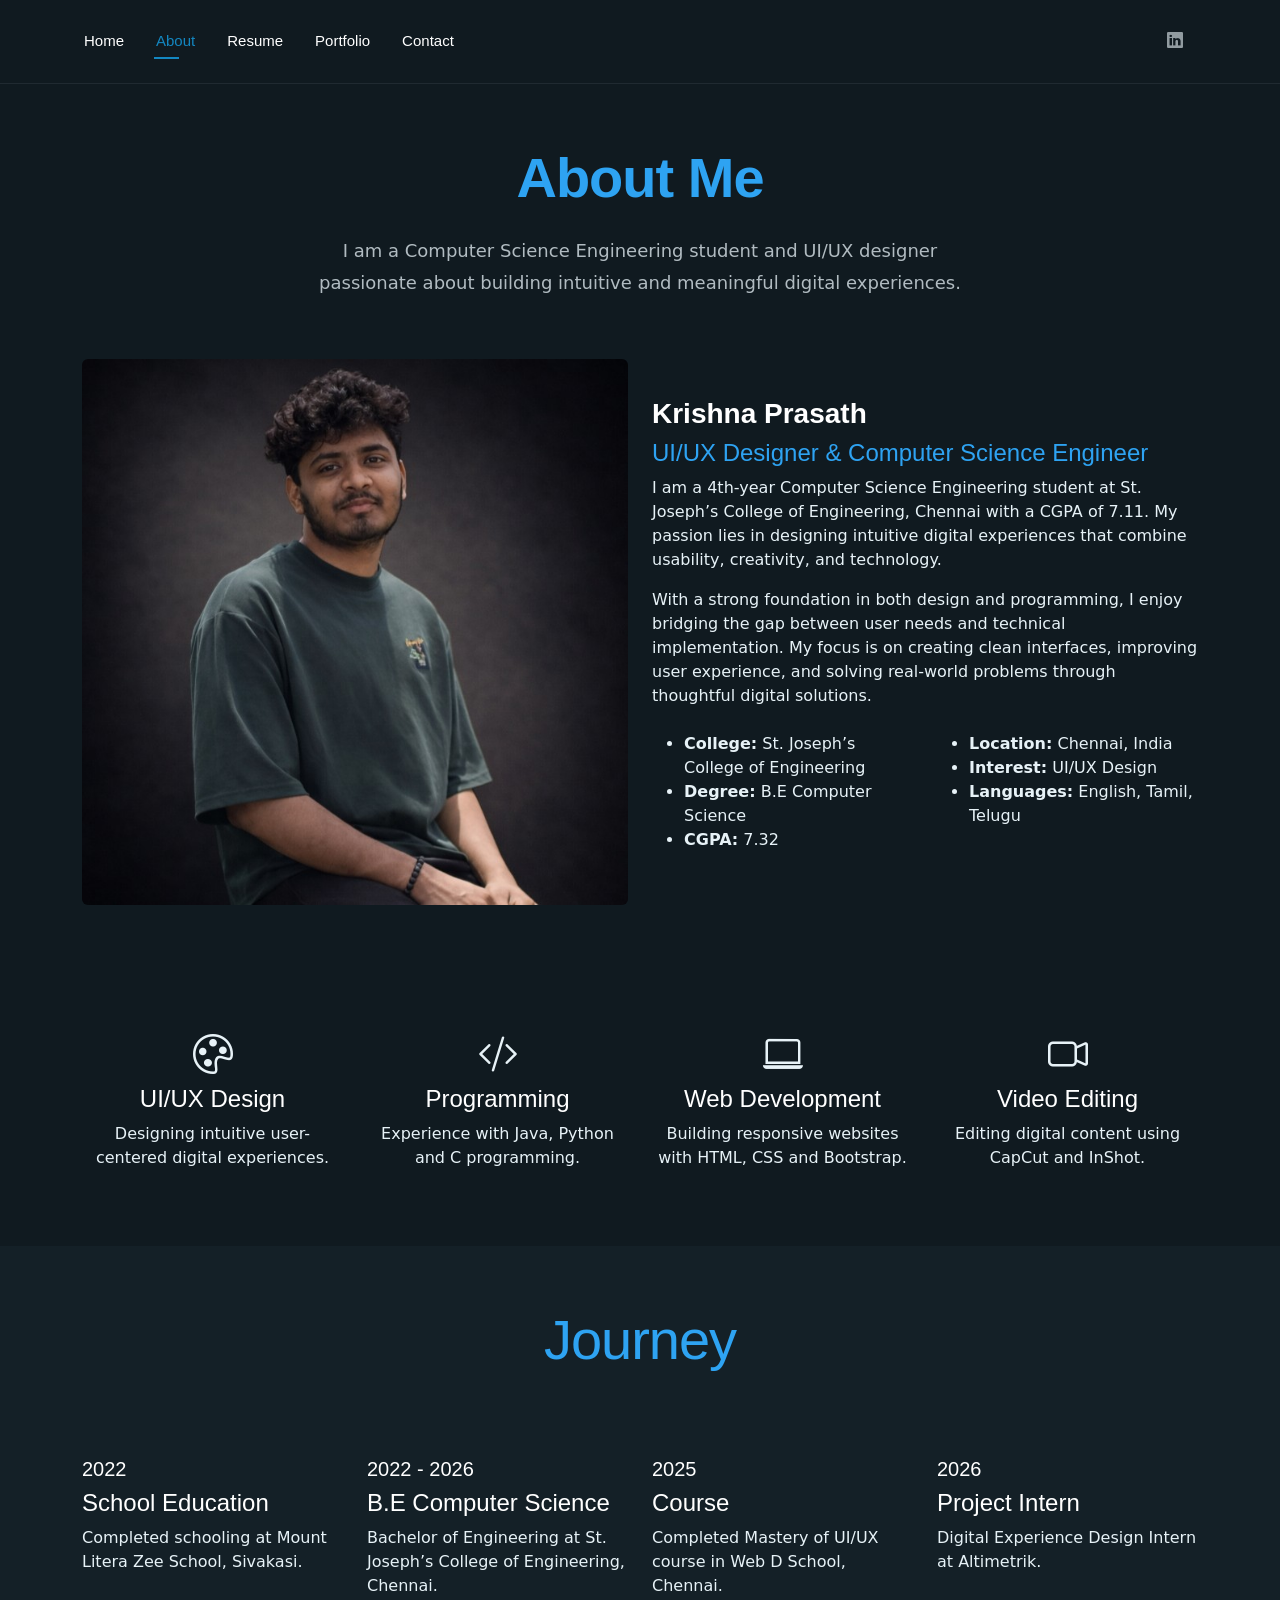
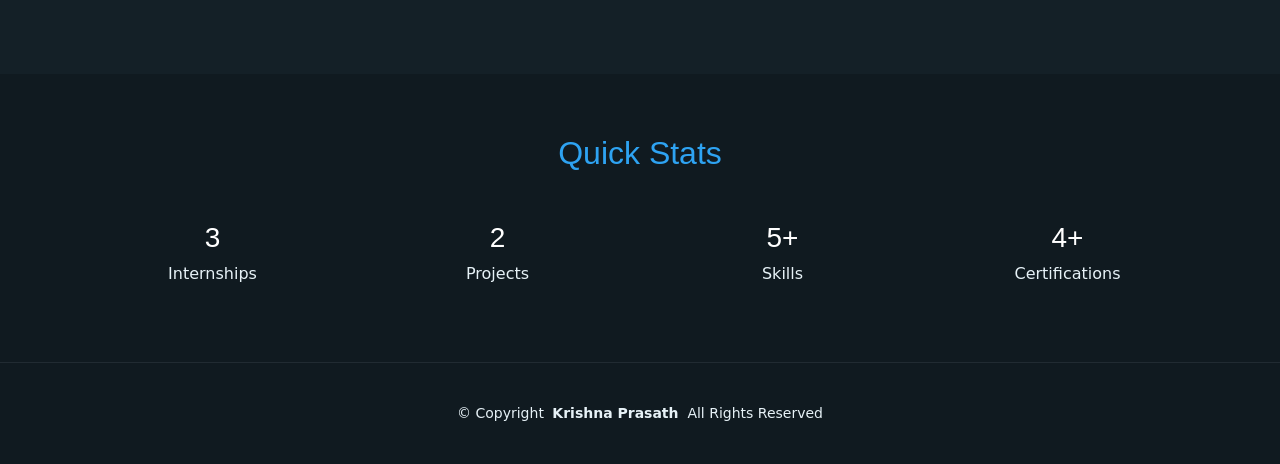
==== commit b5af84f1: "Update about.html" ====
--- a/about.html
+++ b/about.html
@@ -130,7 +130,7 @@
 
 <li><strong>College:</strong> St. Joseph’s College of Engineering</li>
 <li><strong>Degree:</strong> B.E Computer Science</li>
-<li><strong>CGPA:</strong> 7.11</li>
+<li><strong>CGPA:</strong> 7.32</li>
 
 </ul>
 
@@ -413,4 +413,4 @@
 
 
 </body>
-</html>+</html>
